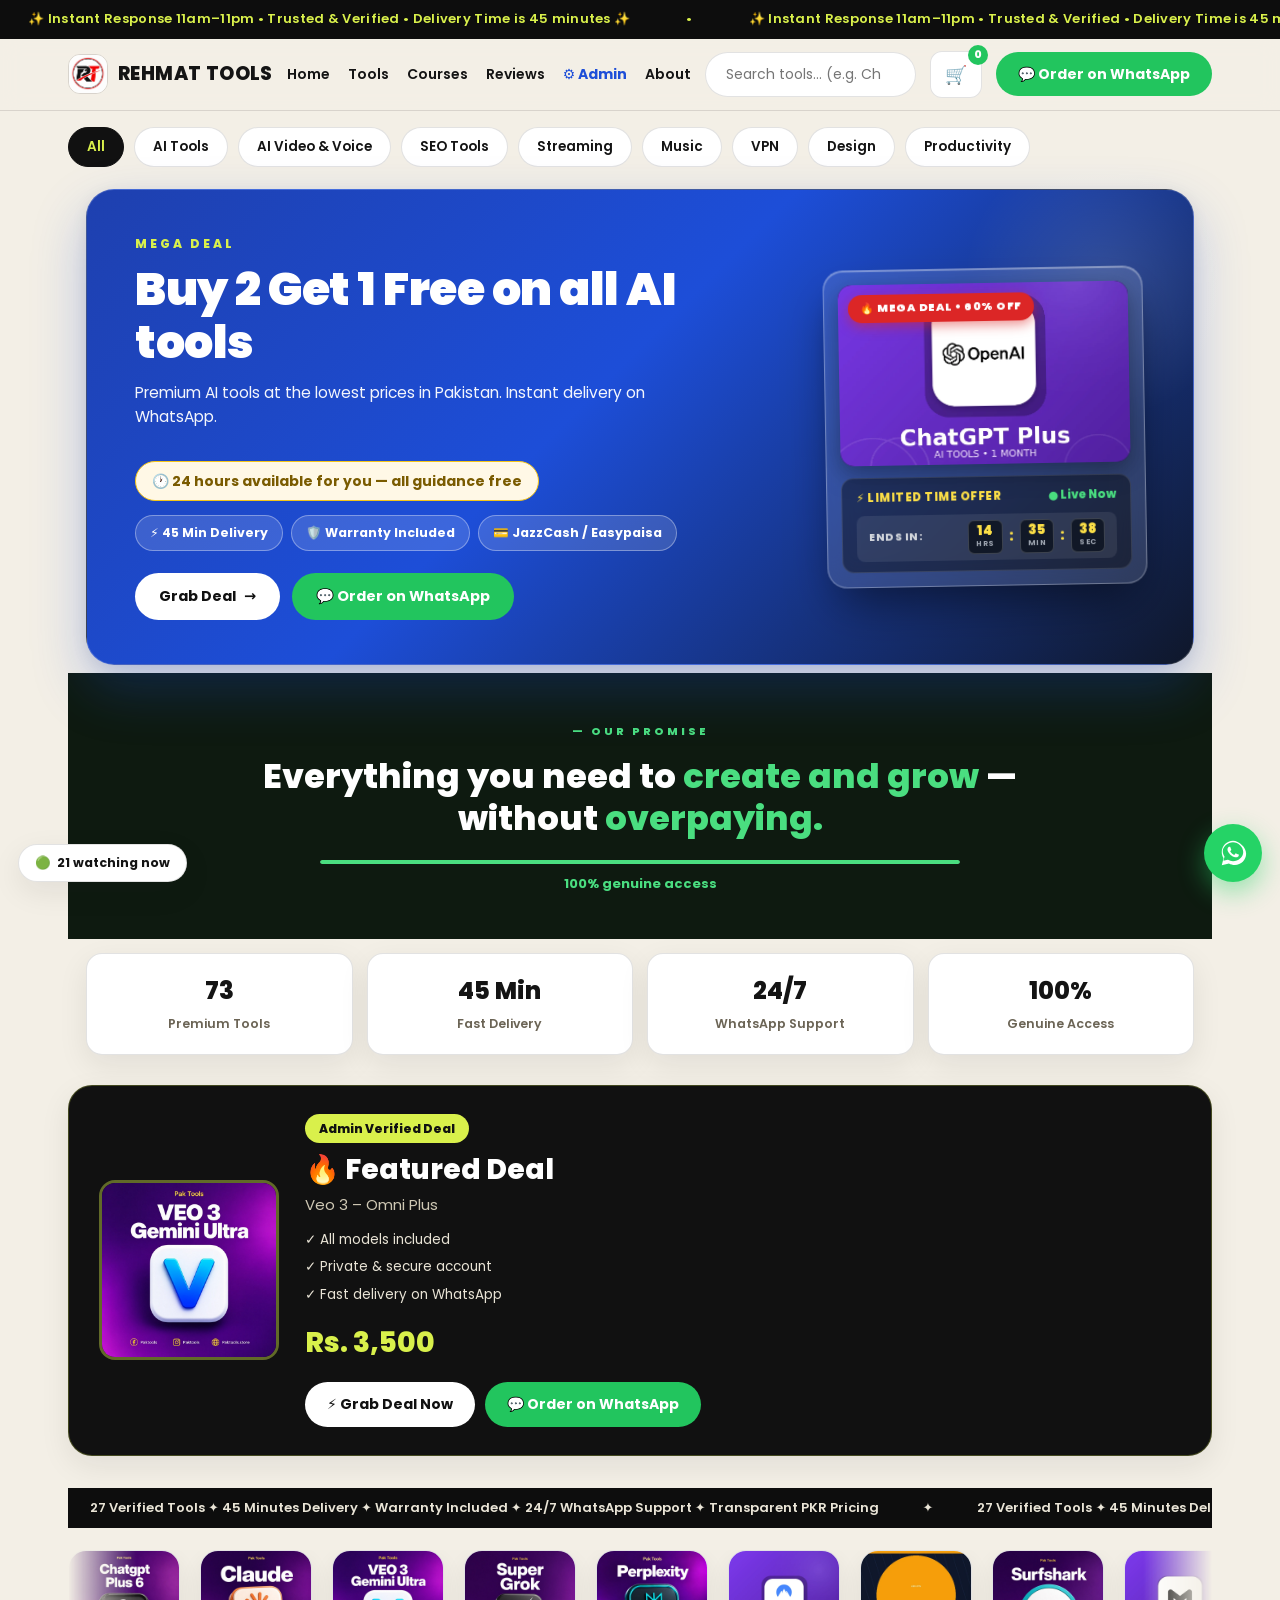
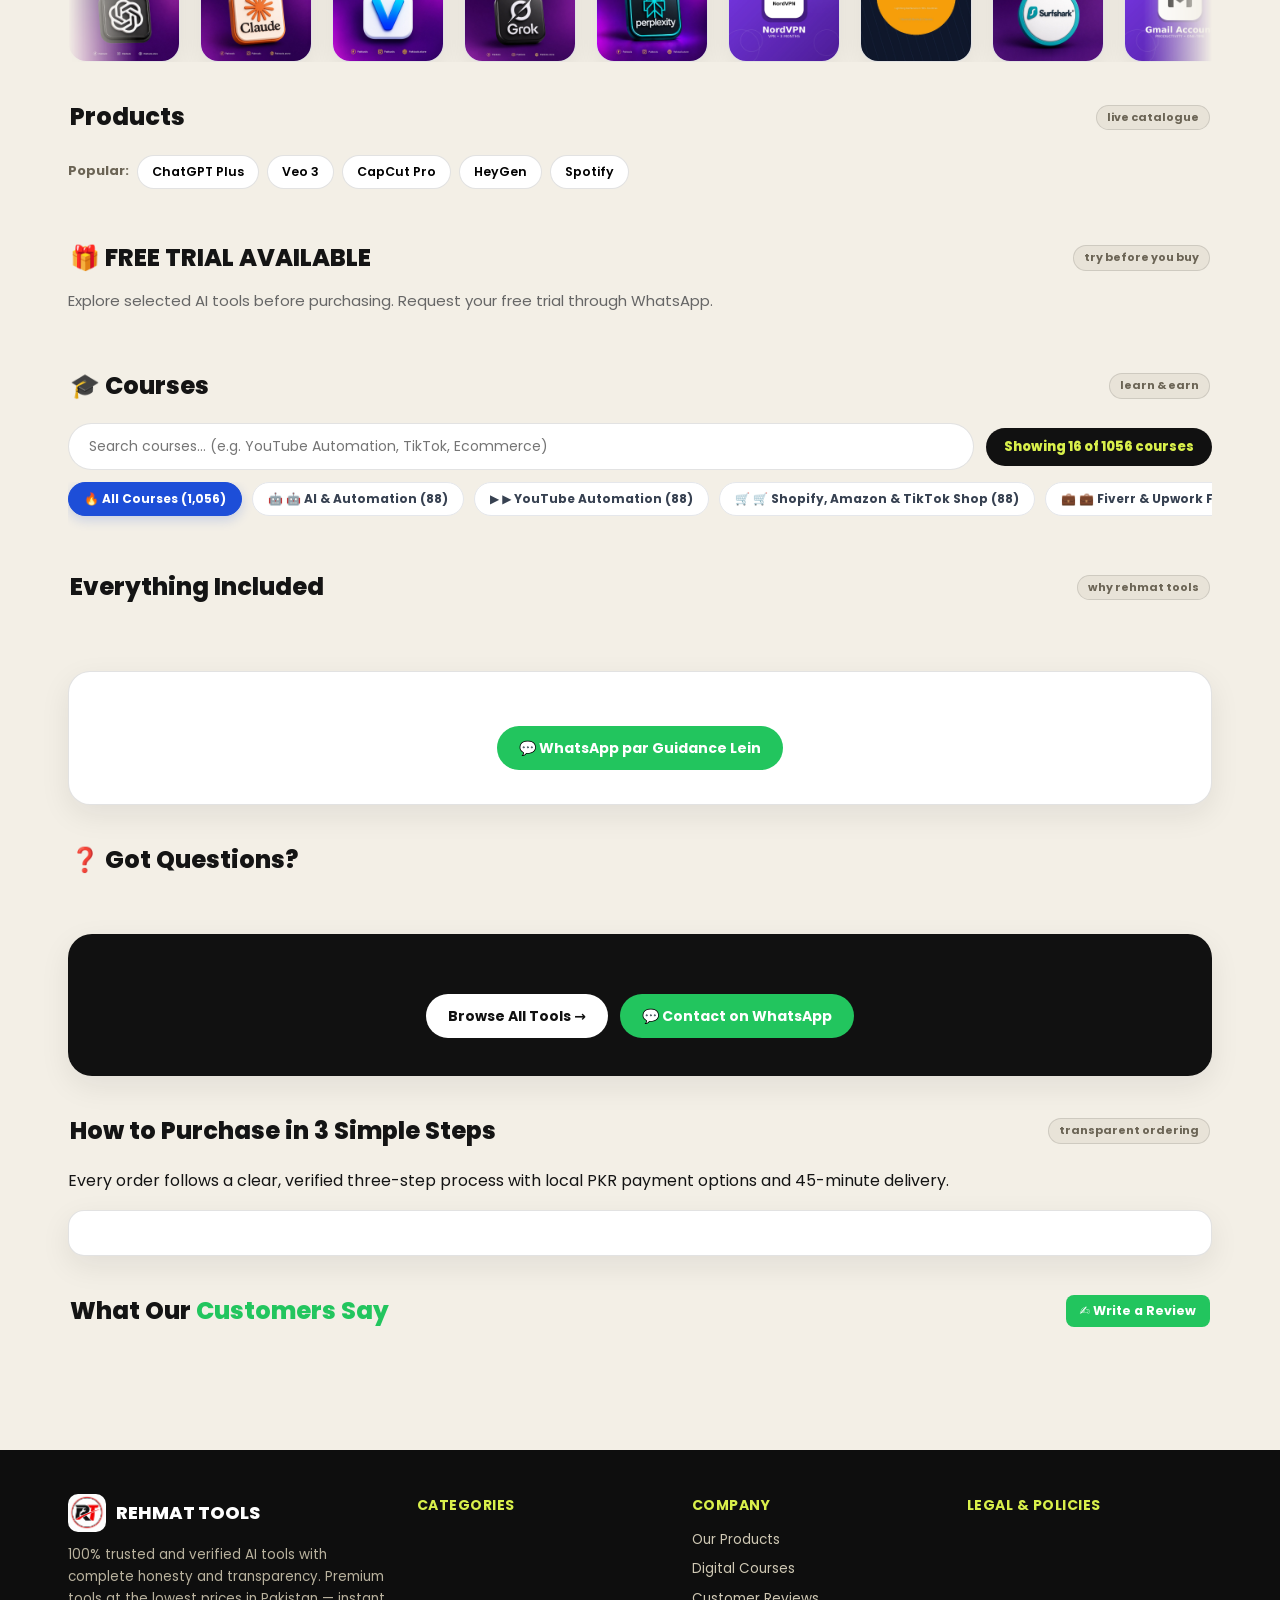
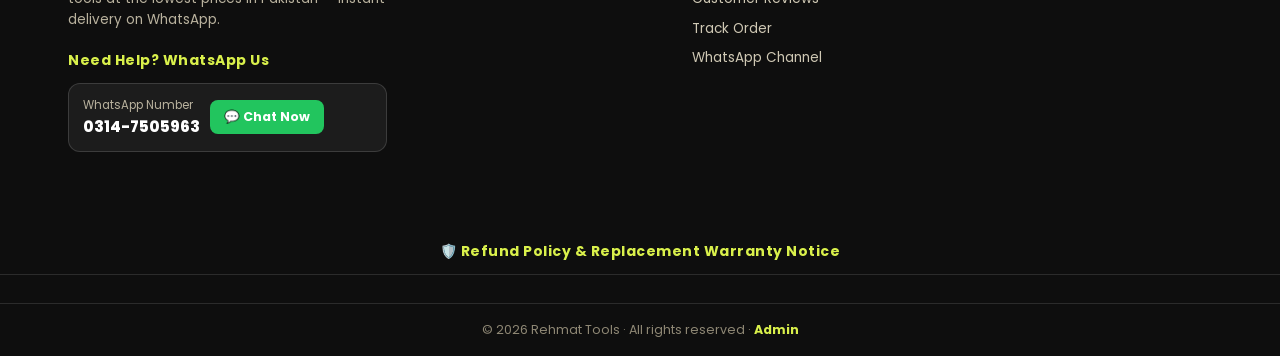
==== index.html @ 6b63ea96 "Deploy: Complete Rehmat Tools e-commerce platform & 1,056 courses vault" ====
<!DOCTYPE html>
<html lang="en">
<head>
<meta charset="UTF-8">
  <link rel="icon" type="image/png" href="assets/img/favicon.png">
<meta name="viewport" content="width=device-width, initial-scale=1.0">
<title>Rehmat Tools | Premium Digital Tools</title>
<meta name="description" content="Shop trusted premium digital tools, subscriptions, and productivity bundles from Rehmat Tools. Delivery Time is 45 minutes✨✨. Our All AI tools come with 100% genuine access and warranty.">
<link rel="canonical" href="https://rehmattools.store/">
<meta name="robots" content="index,follow">
<meta property="og:type" content="website">
<meta property="og:site_name" content="Rehmat Tools">
<meta property="og:title" content="Rehmat Tools | Premium Digital Tools">
<meta property="og:description" content="Shop trusted premium digital tools, subscriptions, and productivity bundles from Rehmat Tools. Delivery Time is 45 minutes✨✨.">
<meta property="og:image" content="https://rehmattools.store/assets/img/logo.jpeg">
<meta name="twitter:card" content="summary_large_image">
<meta name="twitter:title" content="Rehmat Tools | Premium Digital Tools">
<meta name="twitter:description" content="Shop trusted premium digital tools, subscriptions, and productivity bundles from Rehmat Tools. Delivery Time is 45 minutes✨✨.">
<link rel="preconnect" href="https://fonts.googleapis.com">
<link rel="preconnect" href="https://fonts.gstatic.com" crossorigin>
<link href="https://fonts.googleapis.com/css2?family=Poppins:wght@400;500;600;700;800&display=swap" rel="stylesheet">
<link rel="stylesheet" href="assets/css/style.css">
</head>
<body>

<!-- 1. TOP TICKER -->
<div class="ticker" aria-hidden="true"><div class="ticker-track" id="tickerTrack"></div></div>

<!-- 2. STICKY HEADER -->
<header class="site-header">
  <div class="header-inner">
    <a class="brand" href="index.html">
      <img src="assets/img/logo.jpeg" alt="Rehmat Tools logo" onerror="this.style.display='none'">
      <span class="brand-name">REHMAT TOOLS</span>
    </a>
    <nav class="main-nav" aria-label="Main">
      <a href="#top">Home</a>
      <a href="#products">Tools</a>
      <a href="#courses">Courses</a>
      <a href="#reviews">Reviews</a>
      <a href="admin/index.html" style="color: #1D4ED8; font-weight: 700;">⚙️ Admin</a>
      <a href="#howto">About</a>
    </nav>
    <div class="search-box">
      <input id="searchInput" type="search" placeholder="Search tools… (e.g. ChatGPT, Netflix, VPN)">
    </div>
    <button class="cart-btn" id="cartBtn" aria-label="Cart">🛒 <span class="cart-count" id="cartCount">0</span></button>
    <a class="btn btn-green" id="headerWaBtn" href="#" target="_blank" rel="noopener">💬 Order on WhatsApp</a>
  </div>
</header>

<!-- 3. CATEGORY PILLS -->
<nav class="cats" id="catPills" aria-label="Categories"></nav>

<main class="wrap">

  <!-- 4. HERO -->
  <section class="hero">
    <div class="hero-box">
      <div class="hero-copy">
        <div class="hero-kicker" id="heroKicker"></div>
        <h1 class="hero-title" id="heroTitle"></h1>
        <p class="hero-sub" id="heroSubtitle"></p>
        <div class="avail-badge">🕐 24 hours available for you — all guidance free</div>
        <div class="hero-chips" id="heroChips"></div>
        <div class="hero-cta-btns">
          <a class="btn btn-light" href="#products">Grab Deal <span class="arr">→</span></a>
          <a class="btn btn-green" id="heroWaDirect" href="https://wa.me/923147505963?text=A.o.a%20Rehmat%20Tools%2C%20I%20want%20the%20Mega%20Deal%20(Buy%202%20Get%201%20Free)!" target="_blank" rel="noopener">💬 Order on WhatsApp</a>
        </div>
      </div>
      <div class="hero-showcase" id="heroImg"></div>
    </div>
  </section>

  <!-- 4a. OUR PROMISE -->
  <section class="promise-band">
    <div class="promise-inner">
      <span class="promise-kicker">— OUR PROMISE</span>
      <h2>Everything you need to <span>create and grow</span> —<br>without <span>overpaying.</span></h2>
      <div class="promise-bar"><div style="width:100%"></div></div>
      <span class="promise-pct">100% genuine access</span>
    </div>
  </section>

  <!-- 4b. STATS -->
  <section class="stats-strip" id="heroStats"></section>

  <!-- 4c. FEATURED DEAL -->
  <section class="section" id="featuredDeal"></section>

  <!-- 4d. TRUST BAR -->
  <div class="trustbar" id="trustBar"><div class="trustbar-track" id="trustBarTrack"></div></div>

  <!-- 5. TOOLS MARQUEE -->
  <section class="marquee-section" aria-label="All tools">
    <div class="marquee"><div class="marquee-track" id="marqueeTrack"></div></div>
  </section>

  <!-- 6. PRODUCTS -->
  <section class="section" id="products">
    <div class="section-head">
      <h2 class="section-title">Products</h2>
      <span class="sample-tag">live catalogue</span>
    </div>
    <div class="pop-searches" id="popSearches"></div>
    <div class="prod-count" id="prodCount"></div>
    <div class="coupon-strip" id="couponStrip" style="display:none"></div>
    <div class="grid" id="productGrid"></div>
  </section>

  <!-- 7. FREE TRIAL -->
  <section class="section" id="trial">
    <div class="section-head">
      <h2 class="section-title">🎁 FREE TRIAL AVAILABLE</h2>
      <span class="sample-tag">try before you buy</span>
    </div>
    <p class="trial-sub">Explore selected AI tools before purchasing. Request your free trial through WhatsApp.</p>
    <div class="grid" id="trialGrid"></div>
  </section>

  <!-- 7b. COURSES -->
  <section class="section" id="courses">
    <div class="section-head">
      <h2 class="section-title">🎓 Courses</h2>
      <span class="sample-tag">learn &amp; earn</span>
    </div>
    <div class="course-search">
      <input id="courseSearch" type="search" placeholder="Search courses… (e.g. YouTube Automation, TikTok, Ecommerce)">
      <span class="course-count" id="courseCount"></span>
    </div>
    <nav class="cats course-cats" id="courseCats" aria-label="Course categories"></nav>
    <div class="grid" id="courseGrid"></div>
  </section>

  <!-- 7c. FEATURES -->
  <section class="section" id="featuresSec">
    <div class="section-head">
      <h2 class="section-title">Everything Included</h2>
      <span class="sample-tag">why rehmat tools</span>
    </div>
    <div class="feat-grid" id="featureGrid"></div>
  </section>

  <!-- 8. GUIDANCE BAND -->
  <section class="section">
    <div class="guide-band">
      <h2 id="guidanceTitle"></h2>
      <p id="guidanceText"></p>
      <a class="btn btn-green" id="guidanceBtn" href="#" target="_blank" rel="noopener">💬 WhatsApp par Guidance Lein</a>
    </div>
  </section>

  <!-- 8b. FAQ -->
  <section class="section" id="faqSec">
    <div class="section-head">
      <h2 class="section-title">❓ Got Questions?</h2>
    </div>
    <div id="faqList"></div>
  </section>

  <!-- 8c. FINAL CTA -->
  <section class="section">
    <div class="cta-band">
      <h2 id="ctaTitle"></h2>
      <p id="ctaText"></p>
      <div class="cta-btns">
        <a class="btn btn-light" href="#products">Browse All Tools →</a>
        <a class="btn btn-green" id="ctaWa" href="#" target="_blank" rel="noopener">💬 Contact on WhatsApp</a>
      </div>
    </div>
  </section>

  <!-- 9. REVIEWS -->
  <!-- 8b. HOW TO PURCHASE -->
  <section class="section" id="howto">
    <div class="section-head">
      <h2 class="section-title">How to Purchase in 3 Simple Steps</h2>
      <span class="sample-tag">transparent ordering</span>
    </div>
    <p class="section-sub">Every order follows a clear, verified three-step process with local PKR payment options and 45-minute delivery.</p>
    <div class="steps-grid" id="howSteps"></div>
    <div class="pay-accounts" id="payAccounts"></div>
  </section>

  <!-- 9. REVIEWS -->
  <section class="section" id="reviews">
    <div class="section-head">
      <h2 class="section-title">What Our <span style="color:var(--green)">Customers Say</span></h2>
      <button class="btn btn-green btn-sm" id="writeReviewBtn">✍️ Write a Review</button>
    </div>
    <p class="section-sub" id="reviewsSub"></p>
    <nav class="cats rev-cats" id="revTabs" aria-label="Review tabs"></nav>
    <div class="rev-stats" id="revStats"></div>
    <div class="rev-breakdown" id="revBreakdown"></div>
    <div class="rev-filter" id="revFilter" style="display:none">
      <label>Filter by product:</label>
      <select id="revProduct"></select>
    </div>
    <div class="grid rev-grid" id="reviewGrid"></div>
    <div class="proofs-wrap" id="proofsWrap" style="display:none">
      <p class="section-sub">🔒 Privacy Protected: customer phone numbers, emails &amp; bank IDs are redacted in all screenshots.</p>
      <div class="proofs-grid" id="proofsGrid"></div>
    </div>
    <p id="revEmpty" class="rev-empty" style="display:none">No reviews yet — be the first to share your experience.</p>
  </section>

  <!-- 9b. WRITE A REVIEW (overlay) -->
  <div class="overlay" id="reviewOverlay" role="dialog" aria-modal="true">
    <div class="modal">
      <button class="modal-close" id="reviewClose" aria-label="Close">✕</button>
      <h2 style="font-size:20px;font-weight:800;margin-bottom:6px">✍️ Write a Review</h2>
      <p style="font-size:13.5px;color:#6b6455;margin-bottom:14px">Your review is published only after admin approval. Only genuine reviews are shown.</p>
      <form id="reviewForm">
        <div class="field"><label>Your name *</label><input id="rvName" required maxlength="60" placeholder="e.g. Ali Hassan"></div>
        <div class="field"><label>City</label><input id="rvCity" maxlength="40" placeholder="e.g. Lahore"></div>
        <div class="field"><label>Product *</label><select id="rvProduct"></select></div>
        <div class="field"><label>Rating *</label><select id="rvRating">
          <option value="5">★★★★★ 5 — Excellent</option>
          <option value="4">★★★★☆ 4 — Very good</option>
          <option value="3">★★★☆☆ 3 — Good</option>
          <option value="2">★★☆☆☆ 2 — Poor</option>
          <option value="1">★☆☆☆☆ 1 — Bad</option>
        </select></div>
        <div class="field"><label>Your review *</label><textarea id="rvComment" rows="3" required maxlength="500" placeholder="How was your experience?"></textarea></div>
        <button class="btn btn-green" type="submit" style="width:100%">Submit Review</button>
        <p id="rvMsg" style="margin-top:10px;font-size:13px;color:var(--green);display:none">Thanks! Your review was submitted and will appear after admin approval.</p>
      </form>
    </div>
  </div>

</main>

<!-- 10. FOOTER -->
<footer>
  <div class="footer-inner">
    <div>
      <div class="footer-brand">
        <img src="assets/img/logo.jpeg" alt="Rehmat Tools" onerror="this.style.display='none'">
        <span>REHMAT TOOLS</span>
      </div>
      <p id="footerAbout">100% trusted and verified AI tools with complete honesty and transparency. Premium tools at the lowest prices in Pakistan — instant delivery on WhatsApp.</p>
      <h4 style="margin-top:18px">Need Help? WhatsApp Us</h4>
      <div class="wa-box">
        <div><div class="wa-box-lbl">WhatsApp Number</div><div class="wa-box-num">0314-7505963</div></div>
        <a class="btn btn-green btn-sm" id="waChatNow" href="#" target="_blank" rel="noopener">💬 Chat Now</a>
      </div>
      <p id="footerEmail" style="margin-top:10px"></p>
      <p id="footerPays" style="margin-top:6px"></p>
    </div>
    <div>
      <h4>CATEGORIES</h4>
      <ul id="footerCats"></ul>
    </div>
    <div>
      <h4>COMPANY</h4>
      <ul>
        <li><a href="#products">Our Products</a></li>
        <li><a href="#courses">Digital Courses</a></li>
        <li><a href="#reviews">Customer Reviews</a></li>
        <li><a id="trackOrderLink" href="#" target="_blank" rel="noopener">Track Order</a></li>
        <li><a id="channelFooterLink" href="#" target="_blank" rel="noopener">WhatsApp Channel</a></li>
      </ul>
    </div>
    <div>
      <h4>LEGAL &amp; POLICIES</h4>
      <ul id="footerPolicies"></ul>
    </div>
  </div>
  <div class="footer-stats" id="footerStats"></div>
  <div class="footer-pop" id="footerPop"></div>
  <div class="footer-notice"><h4>🛡️ Refund Policy &amp; Replacement Warranty Notice</h4><p id="refundNoticeText"></p><p class="footer-policy-links" id="footerPolicyLinks"></p></div>
  <div class="footer-trust" id="footerTrust"></div>
  <div class="footer-bottom">© 2026 Rehmat Tools · All rights reserved · <a href="admin/" target="_blank" rel="noopener">Admin</a></div>
</footer>

<!-- 10a. CART DRAWER -->
<div class="overlay" id="cartOverlay" role="dialog" aria-modal="true">
  <div class="modal cart-modal">
    <button class="modal-close" id="cartClose" aria-label="Close">✕</button>
    <h2 style="font-size:20px;font-weight:800;margin-bottom:12px">🛒 Your Cart</h2>
    <div class="cart-tabs">
      <button class="pill active" data-ctab="cart">Cart (<span id="cartTabCount">0</span>)</button>
      <button class="pill" data-ctab="wish">♡ Wishlist (<span id="wishTabCount">0</span>)</button>
    </div>
    <div id="cartList"></div>
    <div id="wishList" style="display:none"></div>
    <div class="cart-total" id="cartTotal"></div>
    <a class="btn btn-green" id="cartWaBtn" href="#" target="_blank" rel="noopener" style="width:100%;text-align:center">💬 Order on WhatsApp</a>
    <p style="font-size:12.5px;color:#8a8271;margin-top:10px;text-align:center">Payment is verified on WhatsApp — advance payment required.</p>
  </div>
</div>

<!-- 10b. POLICY MODAL -->
<div class="overlay" id="policyOverlay" role="dialog" aria-modal="true">
  <div class="modal">
    <button class="modal-close" id="policyClose" aria-label="Close">✕</button>
    <h2 id="policyTitle" style="font-size:20px;font-weight:800;margin-bottom:12px"></h2>
    <p id="policyText" style="font-size:14.5px;line-height:1.7"></p>
  </div>
</div>

<!-- 11. WELCOME MODAL -->
<div class="overlay" id="welcomeOverlay" role="dialog" aria-modal="true" aria-labelledby="welcomeTitle">
  <div class="modal">
    <button class="modal-close" id="welcomeClose" aria-label="Close">✕</button>
    <h2 id="welcomeTitle" style="font-size:22px;font-weight:800"></h2>
    <div class="welcome-lines" id="welcomeLines"></div>
    <label class="dont-show"><input type="checkbox" id="dontShow"> Don't show again</label>
    <button class="btn btn-dark" id="welcomeCloseBtn" style="width:100%">Close</button>
  </div>
</div>

<!-- 12. PRODUCT DETAILS MODAL -->
<div class="overlay" id="detailsOverlay" role="dialog" aria-modal="true">
  <div class="modal wide">
    <button class="modal-close" id="detailsClose" aria-label="Close">✕</button>
    <div id="detailsBody"></div>
  </div>
</div>

<!-- 13. FLOATING ELEMENTS -->
<div class="watching-pill"><span class="dot">🟢</span><b>21</b> watching now</div>
<div class="social-toast" id="socialToast"></div>

<div class="channel-popup" id="channelPopup">
  <button class="cp-close" id="channelClose" aria-label="Close">✕</button>
  <h4>🎁 Join our WhatsApp Channel</h4>
  <ul>
    <li>✦ Exclusive member-only discounts</li>
    <li>✦ Flash deals &amp; free giveaways</li>
    <li>✦ Priority premium support</li>
  </ul>
  <a class="btn btn-dark" id="channelJoin" href="#" target="_blank" rel="noopener" style="width:100%">Join &amp; Unlock Offers</a>
</div>

<div class="coupon-widget" id="couponWidget" style="display:none">
  <button class="cp-close" id="couponWidgetClose" aria-label="Close">✕</button>
  <div class="cw-title">🎟️ Special Discount Coupon</div>
  <div class="cw-code"><span id="cwCode"></span><button class="btn btn-dark btn-sm" id="cwCopy">Copy</button></div>
  <div class="cw-sub" id="cwSub"></div>
</div>

<a class="wa-fab" id="waFab" href="#" target="_blank" rel="noopener" aria-label="Chat on WhatsApp">
  <svg viewBox="0 0 32 32"><path d="M16 3C9.4 3 4 8.4 4 15c0 2.4.7 4.6 1.9 6.5L4 29l7.7-1.8c1.8 1 3.9 1.6 6.1 1.6h.2c6.6 0 12-5.4 12-12S22.6 3 16 3zm0 21.8c-1.9 0-3.7-.5-5.3-1.5l-.4-.2-4.5 1.1 1.2-4.4-.3-.4c-1-1.6-1.6-3.5-1.6-5.5C5.1 9.4 10.4 4.5 16 4.5S26.9 9.4 26.9 15 21.6 24.8 16 24.8zm5.4-7.4c-.3-.2-1.8-.9-2-1-.3-.1-.5-.2-.7.2-.2.3-.8 1-.9 1.2-.2.2-.3.2-.6.1-.3-.2-1.3-.5-2.4-1.5-.9-.8-1.5-1.8-1.7-2-.2-.3 0-.5.2-.7.2-.2.3-.3.5-.5.2-.2.2-.3.3-.5.1-.2 0-.4 0-.5-.1-.2-.7-1.7-.9-2.3-.2-.6-.5-.5-.7-.5h-.6c-.2 0-.5.2-.8.4-.3.3-1 1-1 2.5s1.1 2.9 1.2 3.1c.1.2 2.1 3.2 5.1 4.5.7.3 1.3.5 1.7.6.7.2 1.4.2 1.9.1.6-.1 1.8-.7 2-1.4.2-.7.2-1.3.2-1.4-.1-.2-.3-.2-.6-.4z"/></svg>
</a>

<div class="toast" id="toast"></div>

<script src="assets/js/data.js"></script>
<script src="assets/js/site.js"></script>
<script>
  // wire the second welcome close button (same behaviour as ✕)
  document.getElementById('welcomeCloseBtn').addEventListener('click', function () {
    document.getElementById('welcomeClose').click();
  });
</script>

  <!-- CLAIM FREE COURSE MODAL -->
  <div id="claimCourseModal" style="display: none; position: fixed; inset: 0; background: rgba(0,0,0,0.7); backdrop-filter: blur(6px); z-index: 10000; align-items: center; justify-content: center; padding: 20px;">
    <div style="background: #FFFFFF; border-radius: 20px; max-width: 500px; width: 100%; padding: 32px; box-shadow: 0 20px 50px rgba(0,0,0,0.3); position: relative; text-align: center;">
      <button onclick="closeClaimCourseModal()" style="position: absolute; top: 16px; right: 16px; background: none; border: none; font-size: 20px; cursor: pointer; color: #6B7280;">✕</button>
      <div style="width: 58px; height: 58px; border-radius: 50%; background: #DCFCE7; color: #16A34A; font-size: 28px; display: flex; align-items: center; justify-content: center; margin: 0 auto 16px;">
        🎓
      </div>
      <span id="claimCourseCategory" style="font-size: 11px; font-weight: 800; color: #2563EB; text-transform: uppercase;">CATEGORY</span>
      <h3 id="claimCourseTitle" style="font-size: 19px; font-weight: 900; margin: 6px 0 10px; color: #111827;">Course Title</h3>
      <p id="claimCourseMeta" style="font-size: 12px; color: #6B7280; margin-bottom: 20px;">28 Hours Video • 64 Lessons</p>

      <div style="background: #FAF7F2; border: 1px solid #E5E7EB; border-radius: 12px; padding: 14px; text-align: left; font-size: 12px; color: #4B5563; margin-bottom: 22px;">
        <div style="margin-bottom: 6px;"><strong>✓ High-Speed Google Drive Access</strong></div>
        <div style="margin-bottom: 6px;"><strong>✓ Downloadable Video Lessons & Source Code</strong></div>
        <div><strong>✓ 100% Free Lifetime Access for Rehmat Tools Users</strong></div>
      </div>

      <a id="btnClaimDriveLink" href="#" target="_blank" rel="noopener" style="display: block; width: 100%; background: #1D4ED8; color: #FFFFFF; padding: 13px; border-radius: 999px; font-weight: 800; font-size: 14px; text-decoration: none; margin-bottom: 10px; box-shadow: 0 4px 14px rgba(29, 78, 216, 0.3);">
        📂 Open Google Drive Folder & Download
      </a>
      <button onclick="window.open('https://wa.me/923000000000?text=Assalam-o-Alaikum%20Rehmat%20Tools!%20Need%20help%20with%20free%20courses%20drive.', '_blank')" style="background: transparent; border: none; color: #16A34A; font-size: 13px; font-weight: 700; cursor: pointer;">
        💬 Need help? Message on WhatsApp
      </button>
    </div>
  </div>

</body>
</html>
---- assets/css/style.css ----
/* ============================================================
   Rehmat Tools — "Cream Classic" theme
   Plain CSS, no frameworks. Mobile-first responsive.
   ============================================================ */
:root{
  --bg:#F3EFE6;
  --ink:#141414;
  --lime:#D9F04B;
  --muted:#E8E3D8;
  --card:#FFFFFF;
  --border:rgba(20,20,20,.12);
  --radius:1rem;
  --green:#22c55e;
  --shadow:0 10px 30px rgba(20,20,20,.08);
}
*{box-sizing:border-box;margin:0;padding:0}
html{scroll-behavior:smooth}
body{
  font-family:'Poppins',system-ui,-apple-system,'Segoe UI',sans-serif;
  background:var(--bg);color:var(--ink);
  line-height:1.6;-webkit-font-smoothing:antialiased;
}
img{max-width:100%;display:block}
a{color:inherit}
.wrap{max-width:1180px;margin:0 auto;padding:0 18px}
button{font-family:inherit;cursor:pointer}

/* ---------- top ticker ---------- */
.ticker{background:#0d0d0d;color:var(--lime);overflow:hidden;white-space:nowrap;
  font-size:13px;font-weight:600;letter-spacing:.3px;padding:9px 0;position:relative;z-index:60}
.ticker-track{display:inline-flex;gap:0;animation:tick 75s linear infinite;will-change:transform}
.ticker-track span{padding:0 28px}
@keyframes tick{to{transform:translateX(-50%)}}

/* ---------- header ---------- */
.site-header{position:sticky;top:0;z-index:50;background:rgba(243,239,230,.92);
  backdrop-filter:blur(10px);-webkit-backdrop-filter:blur(10px);
  border-bottom:1px solid var(--border)}
.header-inner{display:flex;align-items:center;gap:14px;padding:12px 18px;max-width:1180px;margin:0 auto}
.brand{display:flex;align-items:center;gap:10px;text-decoration:none;flex:0 0 auto}
.brand img{height:40px;width:40px;object-fit:cover;border-radius:12px;border:1px solid var(--border)}
.brand-name{font-weight:800;font-size:19px;letter-spacing:.4px}
.search-box{flex:1;display:flex}
.search-box input{width:100%;border:1px solid var(--border);background:#fff;
  border-radius:999px;padding:11px 20px;font-size:14px;font-family:inherit;outline:none}
.search-box input:focus{border-color:var(--ink)}
.btn{display:inline-flex;align-items:center;justify-content:center;gap:8px;
  border:none;border-radius:999px;padding:11px 22px;font-weight:700;font-size:14px;
  text-decoration:none;transition:transform .12s ease, box-shadow .12s ease}
.btn:active{transform:scale(.97)}
.btn-dark{background:#111;color:var(--lime)}
.btn-dark:hover{box-shadow:0 6px 18px rgba(0,0,0,.25)}
.btn-outline{background:#fff;color:var(--ink);border:1px solid var(--border)}
.btn-green{background:var(--green);color:#fff}
.btn .arr{font-weight:800}

/* ---------- category pills ---------- */
.cats{display:flex;gap:10px;overflow-x:auto;padding:16px 18px 4px;max-width:1180px;margin:0 auto;
  scrollbar-width:none}
.cats::-webkit-scrollbar{display:none}
.pill{flex:0 0 auto;border:1px solid var(--border);background:#fff;border-radius:999px;
  padding:9px 18px;font-size:13.5px;font-weight:600;color:var(--ink)}
.pill.active{background:#111;color:var(--lime);border-color:#111}

/* ---------- hero ---------- */
.hero{margin:18px auto 8px;max-width:1180px;padding:0 18px}
.hero-box{background:linear-gradient(135deg,#1E40AF 0%,#1D4ED8 45%,#0F172A 100%);
  border-radius:calc(var(--radius) + 12px);color:#fff;overflow:visible;
  display:flex;align-items:center;justify-content:space-between;gap:32px;padding:44px 48px;position:relative;
  box-shadow:0 24px 54px rgba(29, 78, 216, 0.28), 0 4px 16px rgba(0,0,0,0.08);border:1px solid rgba(255,255,255,0.18)}
.hero-box::after{content:"";position:absolute;right:-50px;top:-50px;width:280px;height:280px;
  border-radius:50%;background:radial-gradient(circle, rgba(255,255,255,0.12) 0%, transparent 70%);pointer-events:none}
.hero-copy{flex:1;min-width:0;position:relative;z-index:2}
.hero-kicker{font-size:12px;font-weight:800;letter-spacing:3px;color:var(--lime);margin-bottom:10px}
.hero-title{font-size:clamp(28px,4.5vw,46px);font-weight:900;line-height:1.15;margin-bottom:12px;letter-spacing:-0.5px}
.hero-sub{font-size:15.5px;opacity:.95;margin-bottom:22px;max-width:540px;line-height:1.55}
.btn-light{background:#fff;color:#111;font-weight:700}
.hero-cta-btns{display:flex;align-items:center;gap:12px;flex-wrap:wrap;margin-top:22px}
.hero-cta-btns .btn{padding:12px 24px;font-size:14.5px}

/* 3D Hero Deal Card Showcase */
.hero-showcase{flex:0 0 320px;max-width:340px;position:relative;z-index:3;perspective:1000px}
.hero-deal-card-3d{
  position:relative;background:rgba(255,255,255,0.12);
  backdrop-filter:blur(16px);-webkit-backdrop-filter:blur(16px);
  border:1px solid rgba(255,255,255,0.3);border-radius:20px;padding:14px;
  box-shadow:0 24px 48px -12px rgba(0,0,0,0.5), inset 0 1px 1px rgba(255,255,255,0.4);
  transform:rotate(-1deg);transition:all 0.4s cubic-bezier(0.34, 1.56, 0.64, 1);
  animation:heroCardFloat 6s ease-in-out infinite;
}
.hero-deal-card-3d:hover{
  transform:rotate(0deg) translateY(-8px) scale(1.02);
  box-shadow:0 34px 64px -10px rgba(0,0,0,0.65), inset 0 1px 2px rgba(255,255,255,0.6);
}
@keyframes heroCardFloat{
  0%,100%{transform:rotate(-1deg) translateY(0px)}
  50%{transform:rotate(1deg) translateY(-8px)}
}
.hero-card-shine-wrap{
  position:relative;border-radius:14px;overflow:hidden;
  box-shadow:0 8px 24px rgba(0,0,0,0.35);aspect-ratio:16/10;background:#0B0D12;
}
.hero-featured-poster{width:100%;height:100%;object-fit:cover;display:block}
.hero-live-badge{
  position:absolute;top:10px;left:10px;background:#DC2626;color:#fff;
  font-size:11px;font-weight:900;letter-spacing:0.5px;padding:5px 12px;
  border-radius:999px;z-index:7;box-shadow:0 4px 12px rgba(220,38,38,0.5);text-transform:uppercase;
}
.hero-continuous-shine{
  position:absolute;top:-50%;left:-120%;width:70%;height:200%;
  background:linear-gradient(105deg,transparent 20%,rgba(255,255,255,0.65) 50%,transparent 80%);
  transform:rotate(25deg);animation:posterShineContinuous 4s ease-in-out infinite;pointer-events:none;z-index:6;
}
.hero-deal-footer{margin-top:12px;background:rgba(0,0,0,0.4);border-radius:12px;padding:10px 14px;border:1px solid rgba(255,255,255,0.12)}
.hero-deal-title-row{display:flex;justify-content:space-between;align-items:center;font-size:11.5px;font-weight:800;margin-bottom:8px}
.hero-deal-tag{color:#FDE047;letter-spacing:0.5px}
.hero-deal-status{color:#4ADE80;animation:pulseStatus 1.8s infinite}
@keyframes pulseStatus{0%,100%{opacity:1}50%{opacity:0.4}}
.hero-timer-box{display:flex;align-items:center;justify-content:space-between;background:rgba(255,255,255,0.08);border-radius:8px;padding:6px 12px}
.hero-timer-title{font-size:10.5px;font-weight:800;letter-spacing:0.5px;color:#D1D5DB}
.hero-timer-digits{display:flex;align-items:center;gap:6px}
.cd-slot{display:flex;flex-direction:column;align-items:center;background:#111827;border:1px solid rgba(255,255,255,0.18);border-radius:6px;padding:3px 7px;min-width:32px}
.cd-slot span{font-size:13px;font-weight:900;color:#FDE047;line-height:1}
.cd-slot label{font-size:7.5px;font-weight:700;color:#9CA3AF;letter-spacing:0.5px;margin-top:1px}
.cd-colon{font-weight:900;color:#FDE047;font-size:14px}
.hero-img{display:none} /* superseded by .hero-showcase */

/* ---------- tools marquee ---------- */
.marquee-section{padding:22px 0 6px}
.marquee{overflow:hidden;-webkit-mask-image:linear-gradient(90deg,transparent,#000 6%,#000 94%,transparent);
  mask-image:linear-gradient(90deg,transparent,#000 6%,#000 94%,transparent)}
.marquee-track{display:flex;gap:20px;width:max-content;animation:mscroll 38s linear infinite}
.marquee:hover .marquee-track{animation-play-state:paused}
.marquee-track img{width:112px;height:112px;object-fit:cover;border-radius:18px;
  background:#fff;border:1px solid var(--border);box-shadow:var(--shadow);flex:0 0 auto}
@keyframes mscroll{to{transform:translateX(-50%)}}

/* ---------- section titles ---------- */
.section{padding:30px 0 6px}
.section-head{display:flex;align-items:center;justify-content:space-between;margin-bottom:18px;padding:0 2px}
.section-title{font-size:24px;font-weight:800}
.sample-tag{font-size:11px;font-weight:700;background:var(--muted);border:1px solid var(--border);
  border-radius:999px;padding:3px 10px;color:#6b6455}

/* ---------- coupon strip ---------- */
.coupon-strip{background:#111;color:var(--lime);border-radius:var(--radius);
  padding:12px 18px;font-weight:700;font-size:14px;margin-bottom:18px;text-align:center}

/* ---------- product grid: PakTools-style vertical cards ---------- */
.grid{display:grid;grid-template-columns:repeat(4,1fr);gap:18px}
.card{background:var(--card);border:1px solid var(--border);border-radius:var(--radius);
  overflow:hidden;box-shadow:var(--shadow);display:flex;flex-direction:column;
  transition:transform .15s ease, box-shadow .15s ease}
.card:hover{transform:translateY(-4px);box-shadow:0 16px 36px rgba(20,20,20,.13)}
.card-img{position:relative;width:100%;aspect-ratio:1/1;
  background:var(--muted);overflow:hidden}
.card-img img{width:100%;height:100%;object-fit:cover;display:block}
.img-fallback{width:100%;height:100%;display:flex;align-items:center;justify-content:center;
  background:linear-gradient(135deg,var(--muted),#ddd6c4);font-size:44px;font-weight:800;color:#8a8271}
.card-body{padding:16px;display:flex;flex-direction:column;gap:8px;flex:1;min-width:0}
.card-cat{font-size:11px;font-weight:800;letter-spacing:1.2px;color:#15803d;text-transform:uppercase}
.card-name{font-size:16px;font-weight:800;line-height:1.3}
.card-desc{font-size:13px;color:#5b5545;line-height:1.5;
  display:-webkit-box;-webkit-line-clamp:2;-webkit-box-orient:vertical;overflow:hidden}
.validity{flex:none;font-size:11.5px;font-weight:700;background:var(--muted);
  border-radius:999px;padding:4px 12px;color:#55503f;white-space:nowrap}
.price-block{margin-top:auto;padding-top:6px}
.price-label{display:block;font-size:10.5px;font-weight:800;letter-spacing:1px;color:#8a8271;margin-bottom:2px}
.price-row{display:flex;align-items:baseline;gap:10px;flex-wrap:wrap}
.price{font-size:20px;font-weight:800}
.price-old{font-size:13.5px;color:#9a937f;text-decoration:line-through}
.card-actions{display:flex;flex-direction:column;gap:8px;margin-top:10px}
.card-actions .btn{width:100%;padding:11px 8px;font-size:13.5px}
.sold-badge{position:absolute;top:8px;left:8px;background:#111;color:var(--lime);
  font-size:11px;font-weight:800;border-radius:999px;padding:4px 11px;z-index:2}
@media(max-width:1024px){
  .grid{grid-template-columns:repeat(3,1fr)}
}
@media(max-width:860px){
  .grid{grid-template-columns:repeat(2,1fr)}
}
@media(max-width:560px){
  .grid{grid-template-columns:1fr;gap:12px}
  .card-name{font-size:15px}
  .price{font-size:18px}
}

/* ---------- courses ---------- */
.course-card{background:var(--card);border:1px solid var(--border);border-radius:var(--radius);
  padding:22px;box-shadow:var(--shadow);display:flex;flex-direction:column;gap:10px}
.course-card h3{font-size:18px;font-weight:800}
.course-feats{list-style:none;font-size:13.5px;color:#4c4738;display:flex;flex-direction:column;gap:6px}
.course-feats li::before{content:"✓ ";color:var(--green);font-weight:800}

/* ---------- guidance band ---------- */
.guide-band{background:#fff;border:1px solid var(--border);border-radius:calc(var(--radius) + 6px);
  padding:34px;text-align:center;box-shadow:var(--shadow);margin-top:10px}
.guide-band h2{font-size:clamp(20px,3.4vw,30px);font-weight:800;margin-bottom:10px}
.guide-band p{color:#5b5545;max-width:640px;margin:0 auto 20px}

/* ---------- reviews ---------- */
.review-card{background:#fff;border:1px solid var(--border);border-radius:var(--radius);
  padding:26px;box-shadow:var(--shadow);min-height:150px;position:relative}
.review-stars{color:#f5a623;font-size:16px;letter-spacing:2px;margin-bottom:8px}
.review-text{font-size:15px;margin-bottom:12px}
.review-name{font-weight:700;font-size:13.5px;color:#6b6455}

/* ---------- footer ---------- */
footer{background:#0e0e0e;color:#e9e4d6;margin-top:44px}
.footer-inner{max-width:1180px;margin:0 auto;padding:44px 18px 26px;
  display:grid;grid-template-columns:1.4fr 1fr 1fr;gap:30px}
.footer-brand{display:flex;align-items:center;gap:10px;margin-bottom:12px}
.footer-brand img{height:38px;width:38px;object-fit:cover;border-radius:10px}
.footer-brand span{font-weight:800;font-size:18px;color:#fff}
footer p{font-size:13.5px;color:#b9b29e}
footer h4{color:var(--lime);font-size:14px;margin-bottom:12px;letter-spacing:.5px}
footer ul{list-style:none;display:flex;flex-direction:column;gap:8px;font-size:13.5px}
footer ul a{color:#cfc8b4;text-decoration:none}
footer ul a:hover{color:var(--lime)}
.footer-bottom{border-top:1px solid rgba(255,255,255,.12);text-align:center;
  padding:16px;font-size:12.5px;color:#8f8875}

/* ---------- modals ---------- */
.overlay{position:fixed;inset:0;background:rgba(10,10,10,.55);z-index:100;
  display:none;align-items:center;justify-content:center;padding:16px;
  animation:fadein .18s ease}
.overlay.open{display:flex}
@keyframes fadein{from{opacity:0}}
.modal{background:var(--bg);border-radius:calc(var(--radius) + 6px);max-width:560px;width:100%;
  max-height:92vh;overflow-y:auto;padding:34px 30px;position:relative;box-shadow:0 24px 70px rgba(0,0,0,.35)}
.modal.wide{max-width:920px}
.modal-close{position:absolute;top:12px;right:14px;background:#111;color:var(--lime);
  border:none;width:34px;height:34px;border-radius:50%;font-size:16px;font-weight:800;line-height:1}
.welcome-lines{display:flex;flex-direction:column;gap:14px;margin:18px 0 22px;font-size:14.5px}
.welcome-lines p{background:#fff;border:1px solid var(--border);border-radius:12px;padding:12px 14px}
.dont-show{display:flex;align-items:center;gap:8px;font-size:13px;color:#6b6455;margin-bottom:16px}

/* details modal */
.det-grid{display:grid;grid-template-columns:300px 1fr;gap:26px}
.det-img{width:100%;aspect-ratio:1/1;object-fit:cover;border-radius:var(--radius);
  border:1px solid var(--border);background:#fff}
.det-name{font-size:24px;font-weight:800;margin-bottom:6px}
.det-price-row{display:flex;align-items:center;gap:12px;margin:10px 0;flex-wrap:wrap}
.off-badge{background:#111;color:var(--lime);font-size:12px;font-weight:800;
  border-radius:999px;padding:5px 12px}
.det-feats{list-style:none;margin:12px 0;display:flex;flex-direction:column;gap:7px;font-size:14px}
.det-feats li::before{content:"✓ ";color:var(--green);font-weight:800}
.det-about{background:#fff;border:1px solid var(--border);border-radius:12px;
  padding:14px 16px;margin:14px 0;font-size:14px}
.det-about h4{margin-bottom:6px;font-size:14px}
.pay-box{background:#fff;border:1px solid var(--border);border-radius:12px;
  padding:14px 16px;margin:14px 0;font-size:13.5px}
.pay-box h4{margin-bottom:10px;font-size:14px}
.pay-row{display:flex;justify-content:space-between;gap:10px;padding:8px 0;
  border-bottom:1px dashed var(--border)}
.pay-row:last-child{border-bottom:none}
.pay-row .pm-name{font-weight:700}
.pay-row .pm-num{color:#5b5545;font-size:12.5px}
.related{margin-top:18px}
.related h4{margin-bottom:10px}
.related-row{display:grid;grid-template-columns:repeat(4,1fr);gap:12px}
.rel-card{background:#fff;border:1px solid var(--border);border-radius:12px;overflow:hidden;
  cursor:pointer;text-align:center;transition:transform .12s ease}
.rel-card:hover{transform:translateY(-3px)}
.rel-card img{width:100%;aspect-ratio:1/1;object-fit:cover}
.rel-card div{font-size:12px;font-weight:700;padding:8px 6px}
.det-order{margin-top:18px;width:100%;padding:15px;font-size:16px}

/* ---------- floating elements ---------- */
.wa-fab{position:fixed;right:18px;bottom:18px;z-index:80;width:58px;height:58px;border-radius:50%;
  background:#25D366;display:flex;align-items:center;justify-content:center;
  box-shadow:0 10px 26px rgba(37,211,102,.45);text-decoration:none}
.wa-fab svg{width:30px;height:30px;fill:#fff}
.watching-pill{position:fixed;left:18px;bottom:18px;z-index:80;background:#fff;
  border:1px solid var(--border);border-radius:999px;padding:8px 16px;font-size:12.5px;
  font-weight:700;box-shadow:var(--shadow)}
.watching-pill .dot{color:var(--green);margin-right:6px}
.social-toast{position:fixed;left:18px;bottom:66px;z-index:80;background:#111;color:#fff;
  border-radius:12px;padding:11px 16px;font-size:13px;font-weight:600;box-shadow:var(--shadow);
  display:none;animation:slideup .25s ease;max-width:290px}
.social-toast.show{display:block}
.social-toast b{color:var(--lime)}
@keyframes slideup{from{transform:translateY(12px);opacity:0}}
.channel-popup{position:fixed;right:18px;bottom:88px;z-index:80;background:#fff;
  border:1px solid var(--border);border-radius:var(--radius);box-shadow:var(--shadow);
  padding:20px;width:290px;display:none;animation:slideup .25s ease}
.channel-popup.show{display:block}
.channel-popup h4{font-size:15px;margin-bottom:8px}
.channel-popup ul{list-style:none;font-size:12.5px;color:#5b5545;margin-bottom:14px;
  display:flex;flex-direction:column;gap:5px}
.channel-popup .cp-close{position:absolute;top:8px;right:12px;background:none;border:none;
  font-size:16px;color:#9a937f}
.channel-popup{position:fixed}

/* ---------- toast ---------- */
.toast{position:fixed;bottom:24px;left:50%;transform:translateX(-50%) translateY(20px);z-index:200;
  background:#111;color:var(--lime);font-weight:700;font-size:14px;border-radius:999px;
  padding:12px 24px;opacity:0;pointer-events:none;transition:all .25s ease}
.toast.show{opacity:1;transform:translateX(-50%) translateY(0)}

/* ============================================================
   ADMIN
   ============================================================ */
.admin-body{background:var(--bg);min-height:100vh}
.login-wrap{min-height:100vh;display:flex;align-items:center;justify-content:center;padding:20px}
.login-card{background:#fff;border:1px solid var(--border);border-radius:calc(var(--radius) + 6px);
  padding:38px 34px;max-width:400px;width:100%;box-shadow:var(--shadow);text-align:center}
.login-card h1{font-size:22px;margin-bottom:6px}
.login-card p{font-size:13px;color:#6b6455;margin-bottom:20px}
.field{margin-bottom:14px;text-align:left}
.field label{display:block;font-size:13px;font-weight:700;margin-bottom:6px}
.field input,.field select,.field textarea{width:100%;border:1px solid var(--border);
  border-radius:10px;padding:11px 14px;font-size:14px;font-family:inherit;background:#fff;outline:none}
.field input:focus,.field select:focus,.field textarea:focus{border-color:var(--ink)}
.field textarea{resize:vertical;min-height:90px}
.field .hint{font-size:11.5px;color:#9a937f;margin-top:4px}
.login-error{color:#c0392b;font-size:13px;font-weight:600;margin-bottom:12px;display:none}
.admin-shell{display:none}
.admin-shell.open{display:block}
.admin-top{background:#0e0e0e;color:#fff;padding:14px 22px;display:flex;align-items:center;
  justify-content:space-between;position:sticky;top:0;z-index:50}
.admin-top .ttl{font-weight:800;font-size:17px}
.admin-top .ttl span{color:var(--lime)}
.tabs{display:flex;gap:6px;background:#fff;border-bottom:1px solid var(--border);
  padding:0 18px;overflow-x:auto;position:sticky;top:58px;z-index:40}
.tab{border:none;background:none;padding:15px 16px;font-size:13.5px;font-weight:700;
  color:#6b6455;border-bottom:3px solid transparent;white-space:nowrap}
.tab.active{color:var(--ink);border-bottom-color:var(--ink)}
.tabpane{display:none;max-width:1180px;margin:0 auto;padding:26px 18px 60px}
.tabpane.active{display:block}
.stat-grid{display:grid;grid-template-columns:repeat(auto-fill,minmax(220px,1fr));gap:16px;margin-bottom:18px}
.stat-card{background:#fff;border:1px solid var(--border);border-radius:var(--radius);
  padding:22px;box-shadow:var(--shadow)}
.stat-card .lbl{font-size:12px;font-weight:700;color:#8a8271;letter-spacing:.5px;text-transform:uppercase}
.stat-card .val{font-size:28px;font-weight:800;margin-top:6px}
.demo-tag{font-size:10px;font-weight:800;background:var(--muted);border-radius:6px;
  padding:2px 8px;color:#8a8271;vertical-align:middle;margin-left:8px;letter-spacing:1px}
.note-box{background:#fff8e1;border:1px solid #f0dfae;border-radius:12px;padding:14px 18px;
  font-size:13.5px;color:#7a6a2f;margin-bottom:18px}
.panel-card{background:#fff;border:1px solid var(--border);border-radius:var(--radius);
  padding:24px;box-shadow:var(--shadow);margin-bottom:20px}
.panel-card h3{font-size:17px;margin-bottom:16px}
table.admin-tbl{width:100%;border-collapse:collapse;font-size:13.5px}
.admin-tbl th{text-align:left;padding:10px;border-bottom:2px solid var(--border);
  font-size:12px;text-transform:uppercase;letter-spacing:.5px;color:#8a8271}
.admin-tbl td{padding:10px;border-bottom:1px solid var(--border);vertical-align:middle}
.admin-tbl img.thumb{width:46px;height:46px;object-fit:cover;border-radius:10px;border:1px solid var(--border)}
.tbl-actions{display:flex;gap:8px}
.btn-sm{padding:7px 14px;font-size:12.5px;border-radius:8px}
.btn-danger{background:#c0392b;color:#fff;border:none}
.btn-row{display:flex;gap:10px;flex-wrap:wrap;margin-top:14px}
.toggle{display:inline-flex;align-items:center;gap:8px;font-size:13px;font-weight:600;cursor:pointer}
.toggle input{width:18px;height:18px;accent-color:#111}
.coupon-row,.pay-row-admin{display:flex;gap:10px;align-items:center;padding:10px 0;
  border-bottom:1px dashed var(--border);flex-wrap:wrap}
.coupon-row:last-child,.pay-row-admin:last-child{border-bottom:none}
.code-chip{background:#111;color:var(--lime);font-weight:800;border-radius:8px;padding:5px 12px;
  font-size:13px;letter-spacing:1px}
.form-grid{display:grid;grid-template-columns:1fr 1fr;gap:14px}
.form-grid .full{grid-column:1/-1}
.img-preview{max-width:120px;border-radius:10px;border:1px solid var(--border);margin-top:8px}

/* ---------- responsive ---------- */
@media(max-width:860px){
  .hero-box{flex-direction:column;text-align:center;padding:32px 24px}
  .hero-showcase{flex:none;width:100%;max-width:320px;margin:24px auto 0}
  .hero-cta-btns{justify-content:center}
  .hero-sub{margin-left:auto;margin-right:auto}
  .det-grid{grid-template-columns:1fr}
  .related-row{grid-template-columns:repeat(2,1fr)}
  .footer-inner{grid-template-columns:1fr}
  .form-grid{grid-template-columns:1fr}
  .header-inner{flex-wrap:wrap}
  .search-box{order:3;flex-basis:100%}
  .channel-popup{right:12px;left:12px;width:auto}
}
@media(max-width:480px){
  .card-actions{flex-direction:column}
  .modal{padding:26px 20px}
  .guide-band{padding:26px 20px}
}

/* ---- product detail: reference-style sections ---- */
.det-badges{display:flex;flex-wrap:wrap;gap:8px;margin-bottom:10px}
.badge{display:inline-block;font-size:12px;font-weight:700;padding:6px 14px;border-radius:999px;background:var(--muted);color:#3a352a;border:1px solid var(--border)}
.badge-green{background:#e7f9ef;color:#0d7a3f;border-color:#bfe9cf}
.whatfor-box{background:#fff;border:1px solid var(--border);border-radius:12px;padding:14px 16px;margin:14px 0}
.whatfor-box h4{margin:0 0 8px;font-size:15px}
.whatfor-box p{margin:0;font-size:14px;line-height:1.6;color:#4a4436}
.trust-row{display:grid;grid-template-columns:repeat(4,1fr);gap:12px;margin:20px 0;padding:16px 0;border-top:1px solid var(--border);border-bottom:1px solid var(--border)}
.trust-item{display:flex;flex-direction:column;gap:4px}
.trust-item b{font-size:13.5px}
.trust-item span{font-size:12px;color:#8a8271}
@media(max-width:640px){.trust-row{grid-template-columns:repeat(2,1fr)}}

.avail-badge{display:inline-block;margin-top:10px;padding:8px 16px;background:#fff8e6;border:1.5px solid #f5c518;border-radius:999px;font-weight:700;font-size:14px;color:#7a5b00}
.trial-sub{color:#666;margin:-6px 0 18px;font-size:15px}
.stock-badge{position:absolute;top:8px;left:8px;background:#111;color:#fff;font-size:11px;font-weight:800;padding:4px 10px;border-radius:999px}
.trial-badge{position:absolute;top:8px;left:8px;background:#16a34a;color:#fff;font-size:11px;font-weight:800;padding:4px 10px;border-radius:999px}

/* ============================================================
   PakTools-inspired sections — Cream Classic theme
   ============================================================ */

/* hero trust chips */
.hero-chips{display:flex;gap:8px;flex-wrap:wrap;margin:14px 0 18px}
.hero-chip{background:rgba(255,255,255,.14);border:1px solid rgba(255,255,255,.35);
  color:#fff;font-size:12.5px;font-weight:700;border-radius:999px;padding:7px 14px}

/* stats strip */
.stats-strip{max-width:1180px;margin:14px auto 0;padding:0 18px;
  display:grid;grid-template-columns:repeat(4,1fr);gap:14px}
.stat-tile{background:#fff;border:1px solid var(--border);border-radius:var(--radius);
  padding:18px 20px;box-shadow:var(--shadow);text-align:center}
.stat-tile b{display:block;font-size:24px;font-weight:800}
.stat-tile span{font-size:12.5px;color:#6b6455;font-weight:600}

/* featured deal — dark card */
.deal-card{background:#111;color:#fff;border-radius:calc(var(--radius) + 8px);
  padding:28px 30px;display:flex;gap:26px;align-items:center;box-shadow:var(--shadow);
  border:1px solid rgba(217,240,75,.25)}
.deal-img{flex:0 0 180px}
.deal-img img{width:180px;height:180px;object-fit:cover;border-radius:var(--radius);
  border:3px solid rgba(217,240,75,.4)}
.deal-badge{display:inline-block;background:var(--lime);color:#111;font-size:12px;
  font-weight:800;border-radius:999px;padding:5px 14px;margin-bottom:10px}
.deal-title{font-size:clamp(20px,3vw,28px);font-weight:800;line-height:1.2}
.deal-name{font-size:15px;color:#cfc8b4;margin:6px 0 12px}
.deal-points{list-style:none;display:flex;flex-direction:column;gap:6px;
  font-size:13.5px;color:#e9e4d6;margin-bottom:16px}
.deal-price-row{display:flex;align-items:center;gap:12px;flex-wrap:wrap;margin-bottom:16px}
.deal-price{font-size:28px;font-weight:800;color:var(--lime)}
.deal-btns{display:flex;gap:10px;flex-wrap:wrap}

/* trust bar (second scrolling line) */
.trustbar{background:#0d0d0d;color:#e9e4d6;overflow:hidden;white-space:nowrap;
  font-size:13px;font-weight:600;padding:10px 0;margin-top:26px}
.trustbar-track{display:inline-flex;gap:0;animation:tick 60s linear infinite;will-change:transform}
.trustbar-track span{padding:0 22px}

/* popular searches */
.pop-searches{display:flex;gap:8px;flex-wrap:wrap;align-items:center;margin-bottom:14px}
.pop-label{font-size:13px;font-weight:700;color:#6b6455}
.pop-chip{border:1px solid var(--border);background:#fff;border-radius:999px;
  padding:7px 14px;font-size:12.5px;font-weight:600}
.pop-chip:hover{background:#111;color:var(--lime);border-color:#111}
.prod-count{font-size:13px;color:#8a8271;font-weight:600;margin-bottom:14px}

/* card badges stack + save pill + meta line */
.card-badges{position:absolute;top:8px;left:8px;z-index:2;display:flex;
  flex-direction:column;gap:6px;align-items:flex-start}
.card-badges .sold-badge,.card-badges .stock-badge,.card-badges .trial-badge{position:static}
.best-badge{background:#111;color:var(--lime);font-size:11px;font-weight:800;
  border-radius:999px;padding:4px 11px}
.save-badge{position:absolute;top:8px;right:8px;z-index:2;background:#e63946;color:#fff;
  font-size:11px;font-weight:800;border-radius:999px;padding:4px 11px}
.card-meta{font-size:12.5px;color:#6b6455;font-weight:600}

/* feature cards */
.feat-grid{display:grid;grid-template-columns:repeat(3,1fr);gap:16px}
.feat-card{background:#fff;border:1px solid var(--border);border-radius:var(--radius);
  padding:24px;box-shadow:var(--shadow)}
.feat-icon{font-size:28px;margin-bottom:10px}
.feat-card h3{font-size:16px;font-weight:800;margin-bottom:6px}
.feat-card p{font-size:13.5px;color:#5b5545}

/* FAQ accordion */
.faq-item{background:#fff;border:1px solid var(--border);border-radius:var(--radius);
  margin-bottom:10px;overflow:hidden;box-shadow:var(--shadow)}
.faq-q{width:100%;text-align:left;background:none;border:none;padding:16px 20px;
  font-size:15px;font-weight:700;display:flex;justify-content:space-between;
  align-items:center;gap:12px}
.faq-arrow{font-size:20px;font-weight:800;color:#8a8271}
.faq-item.open .faq-arrow{transform:rotate(45deg)}
.faq-a{display:none;padding:0 20px 18px;font-size:14px;color:#5b5545}
.faq-item.open .faq-a{display:block}

/* final CTA band */
.cta-band{background:#111;color:#fff;border-radius:calc(var(--radius) + 8px);
  padding:38px 30px;text-align:center;box-shadow:var(--shadow)}
.cta-band h2{font-size:clamp(22px,3.4vw,30px);font-weight:800;margin-bottom:10px}
.cta-band p{color:#cfc8b4;max-width:560px;margin:0 auto 22px}
.cta-btns{display:flex;gap:12px;justify-content:center;flex-wrap:wrap}

/* footer extras */
.footer-trust{text-align:center;padding:14px 18px;font-size:12.5px;color:#b9b29e;
  border-top:1px solid rgba(255,255,255,.12)}
#footerPays{font-size:13px;color:#b9b29e}
#footerPays b{color:var(--lime)}

/* floating coupon widget */
.coupon-widget{position:fixed;left:18px;bottom:66px;z-index:85;background:#fff;
  border:1px solid var(--border);border-radius:var(--radius);box-shadow:var(--shadow);
  padding:16px;width:280px;animation:slideup .25s ease}
.coupon-widget .cp-close{position:absolute;top:6px;right:10px;background:none;border:none;
  font-size:15px;color:#9a937f}
.cw-title{font-size:13.5px;font-weight:800;margin-bottom:10px}
.cw-code{display:flex;gap:8px;align-items:center;margin-bottom:8px}
.cw-code span{background:#111;color:var(--lime);font-weight:800;border-radius:8px;
  padding:7px 14px;font-size:14px;letter-spacing:1px;flex:1;text-align:center}
.cw-sub{font-size:12px;color:#6b6455}

@media(max-width:860px){
  .stats-strip{grid-template-columns:repeat(2,1fr)}
  .feat-grid{grid-template-columns:1fr}
  .deal-card{flex-direction:column;text-align:center}
  .deal-img{flex:none}
  .deal-points{align-items:center}
  .deal-btns{justify-content:center}
  .coupon-widget{left:12px;right:12px;width:auto;bottom:120px}
}

/* ---------- courses: search + filter + rank ---------- */
.course-search{display:flex;gap:12px;align-items:center;flex-wrap:wrap;margin-bottom:12px}
.course-search input{flex:1;min-width:240px;border:1px solid var(--border);background:#fff;
  border-radius:999px;padding:12px 20px;font-size:14px;font-family:inherit;outline:none}
.course-search input:focus{border-color:var(--ink)}
.course-count{background:#111;color:var(--lime);font-size:13px;font-weight:800;
  border-radius:999px;padding:9px 18px;white-space:nowrap}
.course-cats{padding:0 0 16px;max-width:none;margin:0}
.rank-badge{position:absolute;top:8px;right:8px;z-index:2;background:#111;color:#fff;
  font-size:12px;font-weight:800;border-radius:999px;padding:4px 12px}
.free-badge{position:absolute;top:8px;left:8px;z-index:2;background:#e63946;color:#fff;
  font-size:11px;font-weight:800;border-radius:999px;padding:4px 11px}
.free-pill{background:var(--green);color:#fff;font-size:11px;font-weight:800;
  border-radius:999px;padding:4px 11px}

/* ---------- rich footer ---------- */
.footer-inner{grid-template-columns:1.3fr 1fr 1fr 1fr}
.wa-box{display:flex;gap:10px;align-items:center;background:rgba(255,255,255,.06);
  border:1px solid rgba(255,255,255,.14);border-radius:12px;padding:12px 14px;margin-top:8px}
.wa-box-lbl{font-size:11.5px;color:#b9b29e}
.wa-box-num{font-size:15px;font-weight:800;color:#fff}
.footer-stats{max-width:1180px;margin:0 auto;padding:10px 18px 4px;
  display:grid;grid-template-columns:repeat(4,1fr);gap:14px;text-align:center}
.fstat b{display:block;font-size:24px;font-weight:800;color:var(--lime)}
.fstat span{font-size:12.5px;color:#b9b29e}
.footer-pop{max-width:1180px;margin:0 auto;padding:16px 18px 4px;text-align:center;
  font-size:13px;color:#b9b29e;line-height:1.9}
.footer-pop b{color:#fff}
.footer-pop a{color:#cfc8b4;text-decoration:none}
.footer-pop a:hover{color:var(--lime)}
.footer-notice{max-width:900px;margin:18px auto 0;padding:0 18px}
.footer-notice>h4,.footer-notice h4{color:var(--lime);font-size:14px;text-align:center;margin-bottom:8px}
.footer-notice p{font-size:13px;color:#b9b29e;text-align:center;line-height:1.7}
.footer-notice .footer-policy-links{margin-top:12px}
.footer-notice .footer-policy-links a{color:var(--lime);text-decoration:none;font-weight:700;font-size:13px}
.footer-bottom a{color:var(--lime);text-decoration:none;font-weight:700}
@media(max-width:860px){
  .footer-inner{grid-template-columns:1fr 1fr}
  .footer-stats{grid-template-columns:repeat(2,1fr)}
}
@media(max-width:560px){
  .footer-inner{grid-template-columns:1fr}
}

/* ---------- reviews (genuine only) ---------- */
.rev-cats{padding:0 0 16px;max-width:none;margin:0}
.rev-stats{display:grid;grid-template-columns:repeat(4,1fr);gap:14px;margin-bottom:16px}
.rev-breakdown{max-width:560px;margin:0 auto 20px;display:flex;flex-direction:column;gap:6px}
.break-row{display:flex;align-items:center;gap:10px;font-size:13px;font-weight:700}
.break-row span:first-child{width:26px}
.break-row span:last-child{width:74px;text-align:right;color:#6b6455}
.break-bar{flex:1;height:8px;background:#e7e1d2;border-radius:999px;overflow:hidden}
.break-bar div{height:100%;background:#f5b301;border-radius:999px}
.rev-grid{grid-template-columns:repeat(3,1fr)}
.rev-card{background:#fff;border:1px solid var(--border);border-radius:var(--radius);
  padding:18px;box-shadow:var(--shadow);display:flex;flex-direction:column;gap:10px}
.rev-head{display:flex;gap:12px;align-items:flex-start}
.rev-avatar{width:44px;height:44px;border-radius:50%;background:var(--muted);
  display:flex;align-items:center;justify-content:center;font-size:20px;flex:none}
.rev-city{font-weight:400;color:#6b6455;font-size:12.5px}
.rev-stars{color:#f5b301;font-size:14px;letter-spacing:1px}
.rev-score{background:#fef3c7;border-radius:999px;padding:1px 8px;font-size:11px;font-weight:800;color:#92400e}
.rev-date{font-size:12px;color:#8a8271}
.rev-text{font-size:14px;line-height:1.6;color:#33302a}
.rev-tool{font-size:12.5px;color:#6b6455;border-top:1px solid var(--border);padding-top:10px;margin-top:auto}
.rev-filter{display:flex;gap:10px;align-items:center;margin-bottom:14px}
.rev-filter select{border:1px solid var(--border);border-radius:10px;padding:9px 12px;font-family:inherit;font-size:14px}
.rev-empty{text-align:center;color:#8a8271;padding:30px 0}
.proofs-grid{display:grid;grid-template-columns:repeat(4,1fr);gap:14px}
.proof-card{margin:0;border:1px solid var(--border);border-radius:var(--radius);overflow:hidden;background:#fff}
.proof-card img{width:100%;height:220px;object-fit:cover;display:block}
.proof-card figcaption{padding:10px 12px;font-size:12.5px;color:#6b6455}

/* ---------- how to purchase ---------- */
.steps-grid{display:grid;grid-template-columns:repeat(3,1fr);gap:16px}
.step-card{background:#fff;border:1px solid var(--border);border-radius:var(--radius);
  padding:22px;box-shadow:var(--shadow)}
.step-num{display:inline-block;background:var(--green);color:#fff;font-size:11px;font-weight:800;
  letter-spacing:1px;border-radius:999px;padding:5px 12px;margin-bottom:12px}
.step-card h3{font-size:16.5px;font-weight:800;margin-bottom:8px;line-height:1.35}
.step-card p{font-size:14px;color:#5b5545;line-height:1.6}
.pay-accounts{background:#fff;border:1px solid var(--border);border-radius:var(--radius);
  padding:22px;margin-top:16px;text-align:center;box-shadow:var(--shadow)}
.pay-accounts h3{font-size:17px;font-weight:800;margin-bottom:6px}
.pay-accounts p{font-size:13.5px;color:#6b6455;margin-bottom:14px}
.pay-pills{display:flex;gap:10px;flex-wrap:wrap;justify-content:center}
.pay-pill{background:var(--muted);border:1px solid var(--border);border-radius:999px;
  padding:9px 16px;font-size:13px}
@media(max-width:1024px){
  .rev-grid{grid-template-columns:repeat(2,1fr)}
  .proofs-grid{grid-template-columns:repeat(3,1fr)}
}
@media(max-width:860px){
  .steps-grid{grid-template-columns:1fr}
  .rev-stats{grid-template-columns:repeat(2,1fr)}
}
@media(max-width:640px){
  .rev-grid{grid-template-columns:1fr}
  .proofs-grid{grid-template-columns:repeat(2,1fr)}
}

/* ---------- sticky nav + cart button ---------- */
.main-nav{display:flex;gap:18px;align-items:center}
.main-nav a{color:var(--ink);text-decoration:none;font-size:14px;font-weight:600}
.main-nav a:hover{color:var(--green)}
.cart-btn{position:relative;background:#fff;border:1px solid var(--border);border-radius:12px;
  padding:9px 14px;font-size:18px;cursor:pointer}
.cart-count{position:absolute;top:-7px;right:-7px;background:var(--green);color:#fff;
  font-size:11px;font-weight:800;border-radius:999px;min-width:20px;height:20px;
  display:flex;align-items:center;justify-content:center;padding:0 5px}

/* ---------- promise band ---------- */
.promise-band{background:#0e1a10;color:#fff;padding:44px 18px;text-align:center}
.promise-inner{max-width:900px;margin:0 auto}
.promise-kicker{font-size:11px;letter-spacing:3px;color:#4ade80;font-weight:800}
.promise-band h2{font-size:34px;font-weight:800;line-height:1.25;margin:12px 0 20px}
.promise-band h2 span{color:#4ade80}
.promise-bar{height:4px;background:rgba(255,255,255,.15);border-radius:999px;overflow:hidden;max-width:640px;margin:0 auto}
.promise-bar div{height:100%;background:#4ade80;border-radius:999px}
.promise-pct{display:block;margin-top:10px;font-size:13px;color:#4ade80;font-weight:700}

/* ---------- cart drawer ---------- */
.cart-modal{max-width:520px}
.cart-tabs{display:flex;gap:8px;margin-bottom:14px}
.cart-line{display:flex;gap:12px;align-items:center;padding:12px 0;border-bottom:1px solid var(--border)}
.cart-line img{width:56px;height:56px;object-fit:cover;border-radius:10px}
.cart-line-info{flex:1;min-width:0}
.cart-line-info b{display:block;font-size:14px}
.cart-line-info span{font-size:12.5px;color:#6b6455}
.cart-qty{display:flex;gap:8px;align-items:center}
.cart-qty button{width:28px;height:28px;border:1px solid var(--border);background:#fff;
  border-radius:8px;cursor:pointer;font-size:15px}
.cart-rm{border:none;background:none;font-size:16px;color:#b91c1c;cursor:pointer;padding:6px}
.cart-total{text-align:right;font-size:17px;margin:14px 0}
.toast{position:fixed;bottom:24px;left:50%;transform:translateX(-50%);background:#111;color:#fff;
  padding:12px 22px;border-radius:999px;font-size:14px;font-weight:600;z-index:9999;
  box-shadow:0 8px 24px rgba(0,0,0,.25)}

/* ---------- card quick row ---------- */
.card-quick{display:flex;gap:8px;margin-top:8px}
.card-quick .btn{flex:1;padding:8px 6px;font-size:12.5px}
.wish-btn.wished{color:#e11d48;border-color:#e11d48}
@media(max-width:860px){
  .main-nav{display:none}
  .promise-band h2{font-size:26px}
}


/* ============================================================
   REHMAT TOOLS — 3D LUXURY SHINE, DURATION TIERS & COURSES VAULT
   ============================================================ */

/* 1. 3D Card Perspective & Lift */
.card {
  perspective: 1000px;
  transform-style: preserve-3d;
  transition: transform 0.35s cubic-bezier(0.16, 1, 0.3, 1), box-shadow 0.35s ease, border-color 0.3s ease;
  position: relative;
  background: #FFFFFF !important;
  border-radius: 18px !important;
  border: 1px solid #E5E7EB !important;
  box-shadow: 0 4px 20px rgba(0, 0, 0, 0.04) !important;
}
.card:hover {
  transform: translateY(-6px) scale3d(1.015, 1.015, 1.015);
  box-shadow: 0 20px 40px rgba(37, 99, 235, 0.12), 0 0 20px rgba(37, 99, 235, 0.08) !important;
  border-color: #93C5FD !important;
}

/* 2. Continuous 3D Poster Shine Sweep Effect */
.card-img {
  position: relative !important;
  overflow: hidden !important;
  border-radius: 14px !important;
  background: #F3F4F6 !important;
  transform-style: preserve-3d;
}
.card-img img {
  width: 100%;
  height: 100%;
  object-fit: cover;
  transition: transform 0.4s ease;
}
.card:hover .card-img img {
  transform: scale(1.05);
}
.card-img::after {
  content: '';
  position: absolute;
  top: -50%;
  left: -120%;
  width: 70%;
  height: 200%;
  background: linear-gradient(
    105deg,
    transparent 20%,
    rgba(255, 255, 255, 0.5) 50%,
    transparent 80%
  );
  transform: rotate(25deg);
  animation: posterShineContinuous 4.5s ease-in-out infinite;
  pointer-events: none;
  z-index: 6;
}
@keyframes posterShineContinuous {
  0% { left: -120%; opacity: 0; }
  12% { opacity: 1; }
  38% { left: 160%; opacity: 0; }
  100% { left: 160%; opacity: 0; }
}

/* Competitor-Style Card Image Overlays & Badges */
.card-badges-tl {
  position: absolute;
  top: 10px;
  left: 10px;
  display: flex;
  flex-direction: column;
  gap: 6px;
  z-index: 5;
}
.card-badge {
  font-size: 10.5px;
  font-weight: 800;
  padding: 4px 10px;
  border-radius: 999px;
  text-transform: uppercase;
  letter-spacing: 0.5px;
  box-shadow: 0 4px 12px rgba(0, 0, 0, 0.25);
  display: inline-block;
  line-height: 1.2;
}
.card-badge.is-bestseller {
  background: #111827;
  color: #FDE047;
  border: 1px solid rgba(253, 224, 71, 0.3);
}
.card-badge.is-save {
  background: #DC2626;
  color: #FFFFFF;
  border: 1px solid rgba(255, 255, 255, 0.2);
}

.card-actions-tr {
  position: absolute;
  top: 10px;
  right: 10px;
  display: flex;
  flex-direction: column;
  gap: 6px;
  z-index: 5;
}
.card-circle-btn {
  width: 34px;
  height: 34px;
  border-radius: 50%;
  background: rgba(255, 255, 255, 0.92);
  backdrop-filter: blur(8px);
  -webkit-backdrop-filter: blur(8px);
  border: 1px solid rgba(0, 0, 0, 0.08);
  display: flex;
  align-items: center;
  justify-content: center;
  cursor: pointer;
  font-size: 13.5px;
  transition: all 0.2s cubic-bezier(0.34, 1.56, 0.64, 1);
  box-shadow: 0 4px 12px rgba(0, 0, 0, 0.15);
  user-select: none;
}
.card-circle-btn:hover {
  background: #FFFFFF;
  transform: scale(1.12);
  box-shadow: 0 6px 16px rgba(0, 0, 0, 0.22);
}

.card-img-bottom-bar {
  position: absolute;
  bottom: 0;
  left: 0;
  right: 0;
  padding: 10px 12px;
  display: flex;
  align-items: center;
  justify-content: space-between;
  background: linear-gradient(to top, rgba(11, 13, 18, 0.88) 0%, rgba(11, 13, 18, 0.45) 75%, transparent 100%);
  z-index: 5;
}
.card-stock-pill {
  display: inline-flex;
  align-items: center;
  gap: 5px;
  font-size: 10px;
  font-weight: 800;
  color: #FFFFFF;
  background: rgba(17, 24, 39, 0.85);
  border: 1px solid rgba(255, 255, 255, 0.18);
  padding: 3px 9px;
  border-radius: 999px;
}
.stock-dot {
  width: 6.5px;
  height: 6.5px;
  border-radius: 50%;
  display: inline-block;
}
.card-pkg-pill {
  font-size: 10px;
  font-weight: 800;
  color: #FFFFFF;
  background: rgba(29, 78, 216, 0.88);
  border: 1px solid rgba(255, 255, 255, 0.25);
  padding: 3px 9px;
  border-radius: 999px;
  box-shadow: 0 2px 6px rgba(29, 78, 216, 0.35);
}

/* 3. Interactive Duration Selector Pills */
.card-duration-selector {
  display: flex;
  align-items: center;
  gap: 6px;
  flex-wrap: wrap;
  margin: 10px 0 14px;
}
.dur-pill {
  background: #F3F4F6;
  border: 1px solid #E5E7EB;
  color: #374151;
  padding: 5px 11px;
  border-radius: 999px;
  font-size: 11px;
  font-weight: 700;
  cursor: pointer;
  transition: all 0.2s ease;
  user-select: none;
}
.dur-pill:hover {
  background: #E5E7EB;
  color: #111827;
  transform: translateY(-1px);
}
.dur-pill.active {
  background: #111827 !important;
  color: #FFFFFF !important;
  border-color: #111827 !important;
  box-shadow: 0 2px 8px rgba(0, 0, 0, 0.15);
}

/* 4. Complete 1,056 Courses Styling */
.course-cat-pill {
  background: #FFFFFF;
  border: 1px solid #E5E7EB;
  color: #374151;
  padding: 7px 15px;
  border-radius: 999px;
  font-size: 12px;
  font-weight: 700;
  cursor: pointer;
  transition: all 0.2s;
  white-space: nowrap;
}
.course-cat-pill:hover, .course-cat-pill.active {
  background: #1D4ED8;
  color: #FFFFFF;
  border-color: #1D4ED8;
  box-shadow: 0 4px 12px rgba(29, 78, 216, 0.2);
}

.course-card-box {
  background: #FFFFFF;
  border: 1px solid #E5E7EB;
  border-radius: 16px;
  overflow: hidden;
  box-shadow: 0 4px 16px rgba(0, 0, 0, 0.04);
  display: flex;
  flex-direction: column;
  transition: all 0.3s ease;
}
.course-card-box:hover {
  transform: translateY(-5px);
  box-shadow: 0 16px 36px rgba(37, 99, 235, 0.12);
  border-color: #93C5FD;
}
.course-banner-top {
  width: 100%;
  height: 155px;
  position: relative;
  overflow: hidden;
  background: #E5E7EB;
}
.course-banner-top img {
  width: 100%;
  height: 100%;
  object-fit: cover;
  transition: transform 0.4s ease;
}
.course-card-box:hover .course-banner-top img {
  transform: scale(1.06);
}
.course-free-badge {
  position: absolute;
  top: 10px;
  left: 10px;
  background: #BEF264;
  color: #14532D;
  font-size: 10px;
  font-weight: 900;
  padding: 3px 9px;
  border-radius: 6px;
  text-transform: uppercase;
  letter-spacing: 0.05em;
  box-shadow: 0 2px 6px rgba(0,0,0,0.1);
}
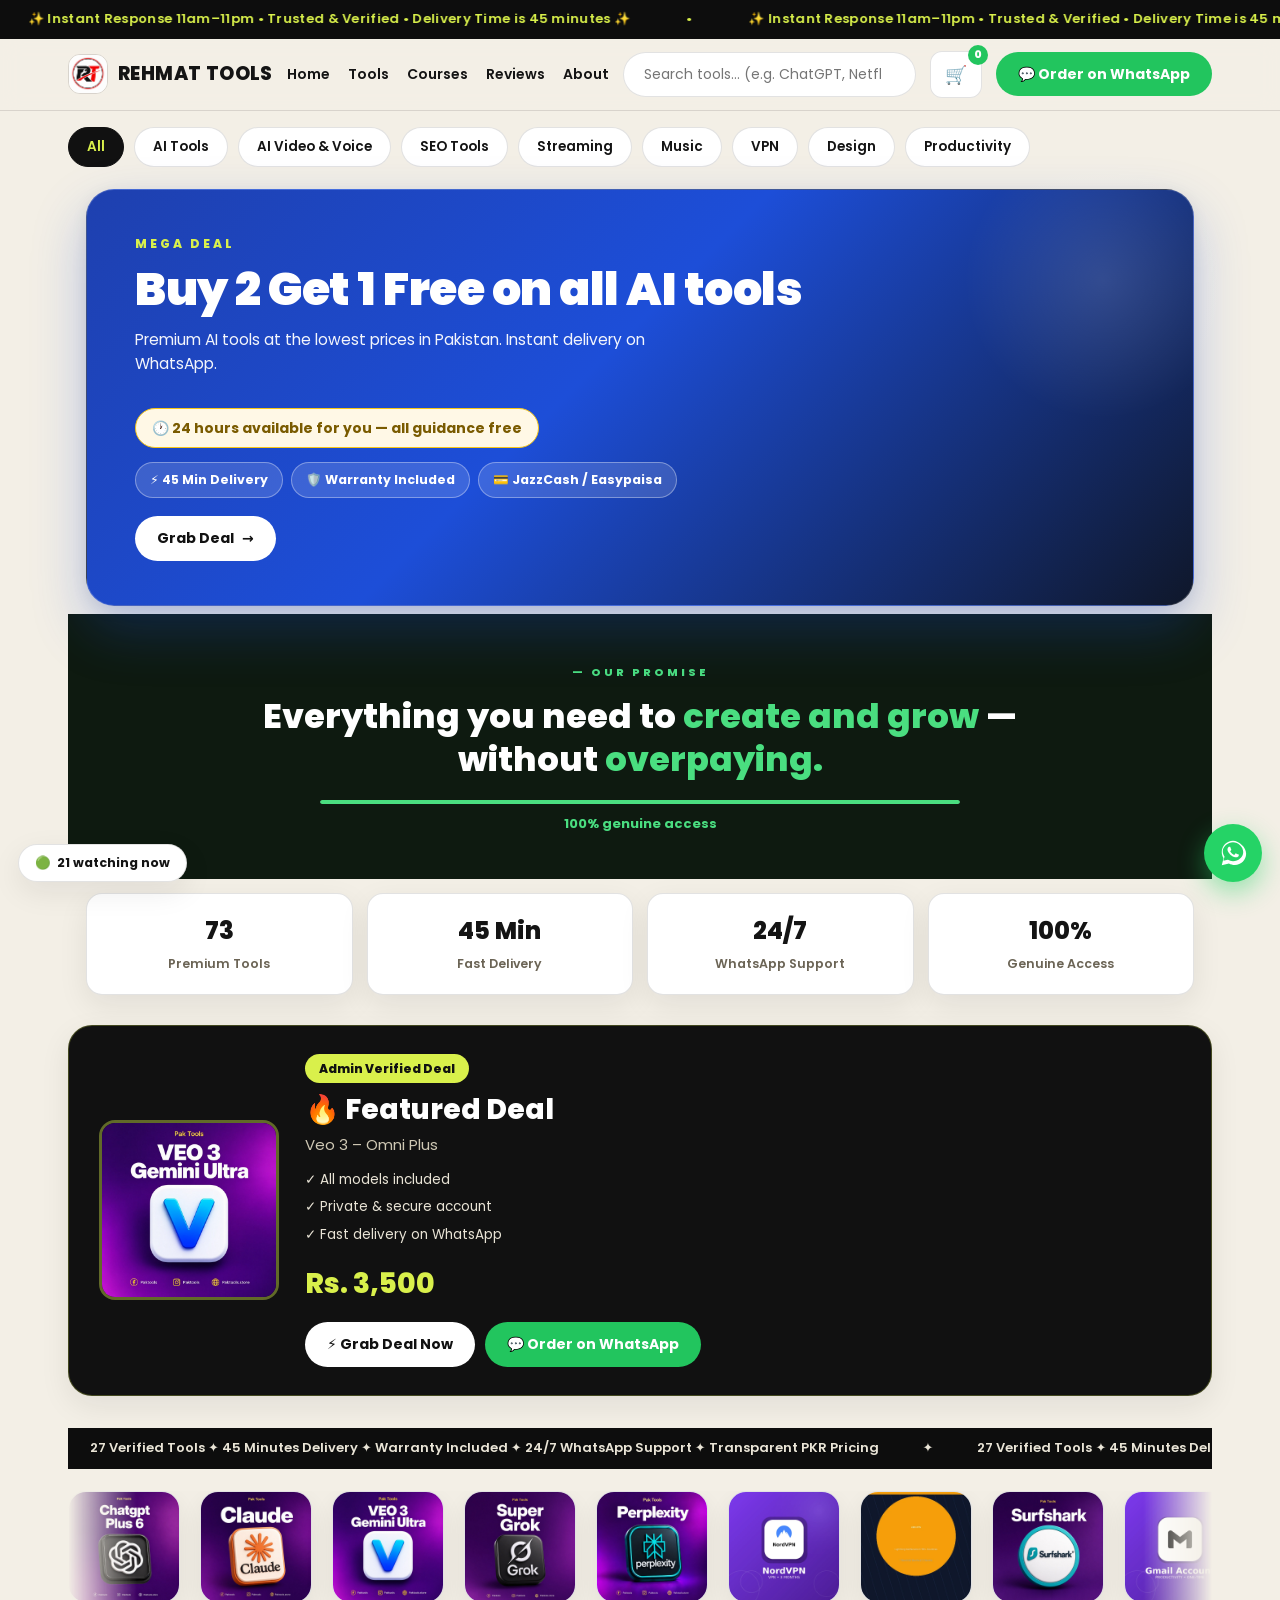
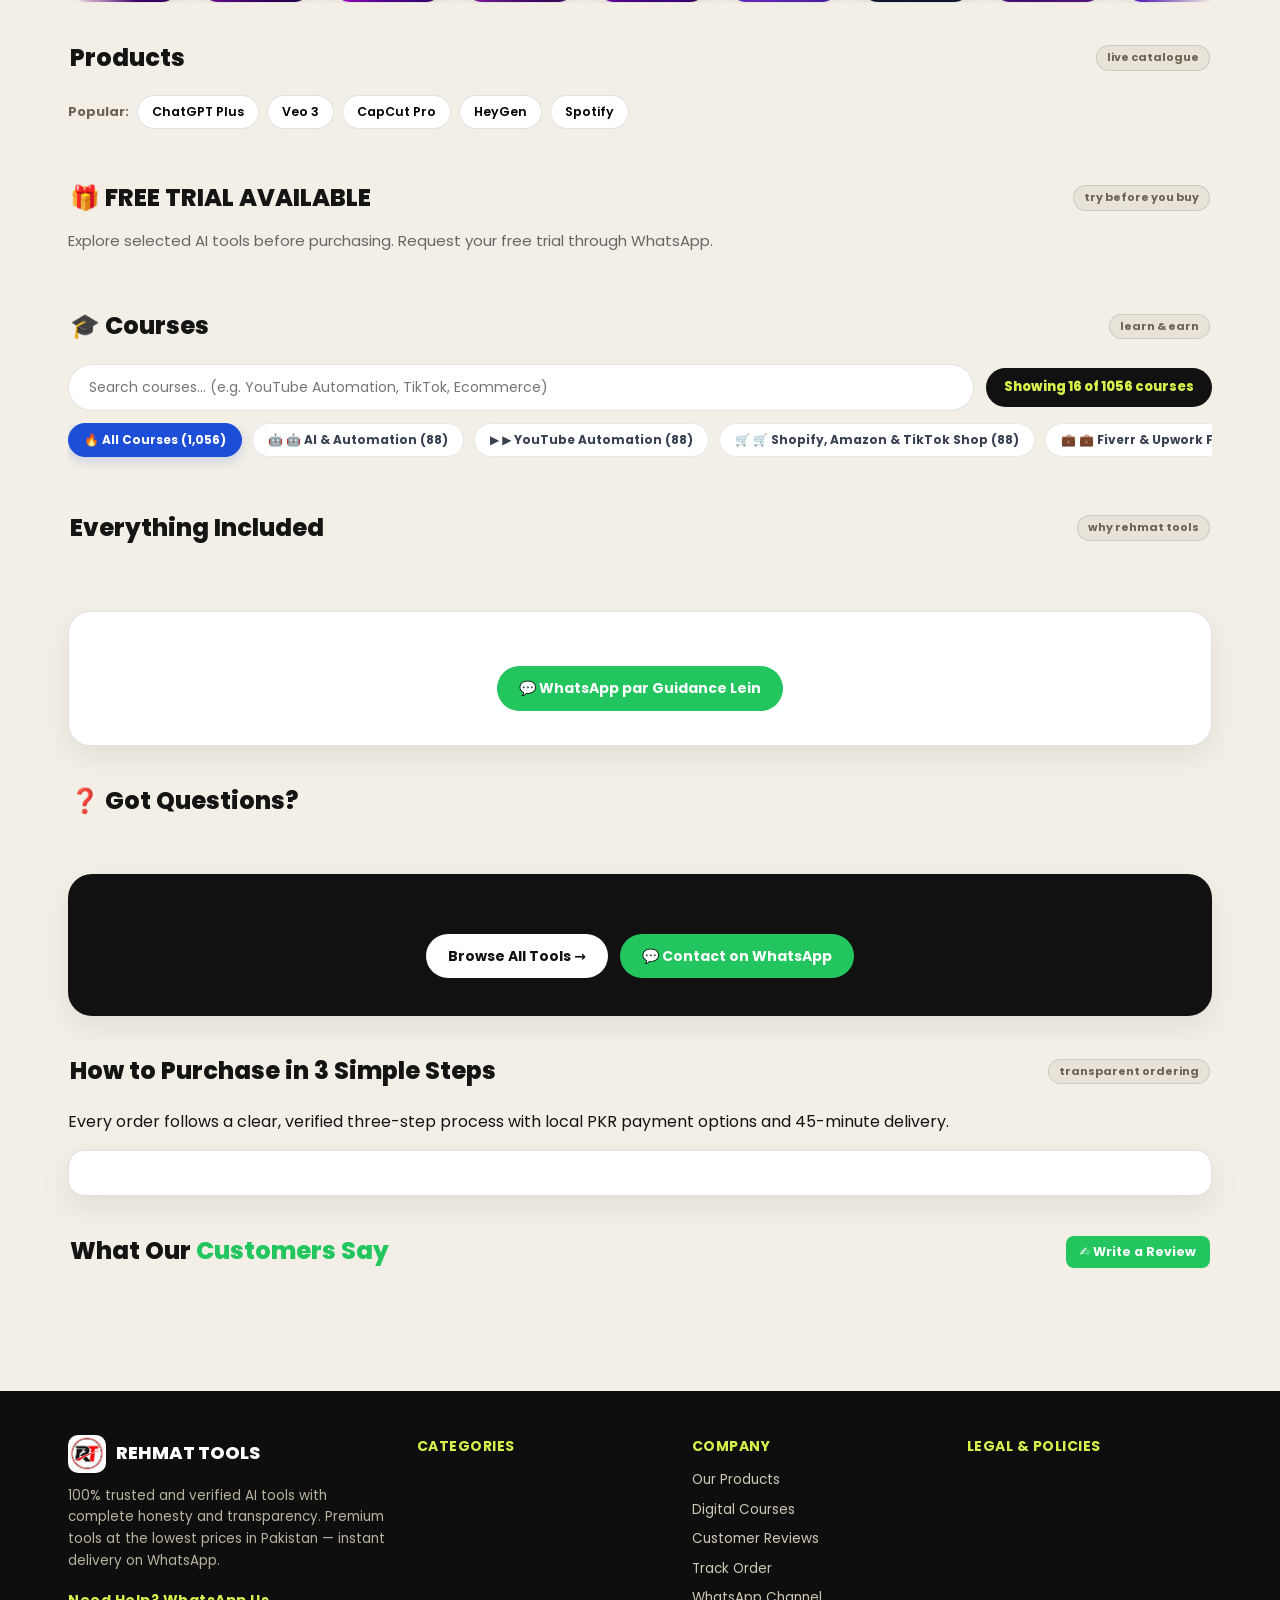
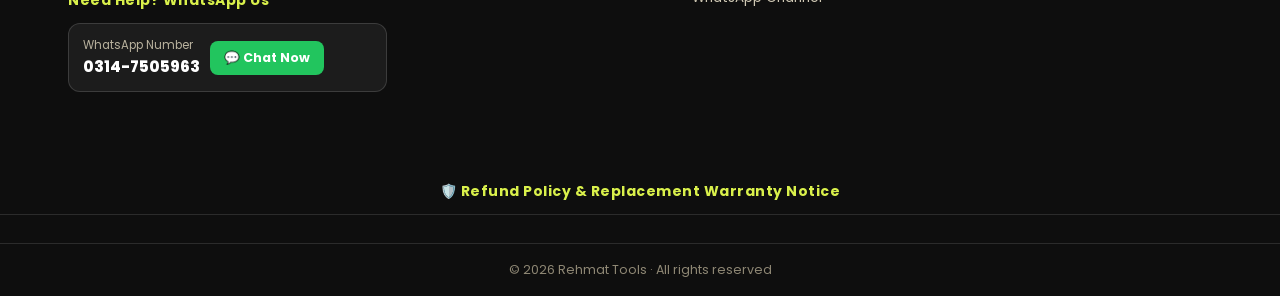
==== commit d7271612: "Security & Cleanup: Remove public admin link, remove default password text, keep clean original site" ====
--- a/index.html
+++ b/index.html
@@ -38,7 +38,6 @@
       <a href="#products">Tools</a>
       <a href="#courses">Courses</a>
       <a href="#reviews">Reviews</a>
-      <a href="admin/index.html" style="color: #1D4ED8; font-weight: 700;">⚙️ Admin</a>
       <a href="#howto">About</a>
     </nav>
     <div class="search-box">
@@ -63,12 +62,9 @@
         <p class="hero-sub" id="heroSubtitle"></p>
         <div class="avail-badge">🕐 24 hours available for you — all guidance free</div>
         <div class="hero-chips" id="heroChips"></div>
-        <div class="hero-cta-btns">
-          <a class="btn btn-light" href="#products">Grab Deal <span class="arr">→</span></a>
-          <a class="btn btn-green" id="heroWaDirect" href="https://wa.me/923147505963?text=A.o.a%20Rehmat%20Tools%2C%20I%20want%20the%20Mega%20Deal%20(Buy%202%20Get%201%20Free)!" target="_blank" rel="noopener">💬 Order on WhatsApp</a>
-        </div>
-      </div>
-      <div class="hero-showcase" id="heroImg"></div>
+        <a class="btn btn-light" href="#products">Grab Deal <span class="arr">→</span></a>
+      </div>
+      <div class="hero-img" id="heroImg"></div>
     </div>
   </section>
 
@@ -270,7 +266,7 @@
   <div class="footer-pop" id="footerPop"></div>
   <div class="footer-notice"><h4>🛡️ Refund Policy &amp; Replacement Warranty Notice</h4><p id="refundNoticeText"></p><p class="footer-policy-links" id="footerPolicyLinks"></p></div>
   <div class="footer-trust" id="footerTrust"></div>
-  <div class="footer-bottom">© 2026 Rehmat Tools · All rights reserved · <a href="admin/" target="_blank" rel="noopener">Admin</a></div>
+  <div class="footer-bottom">© 2026 Rehmat Tools · All rights reserved</div>
 </footer>
 
 <!-- 10a. CART DRAWER -->
